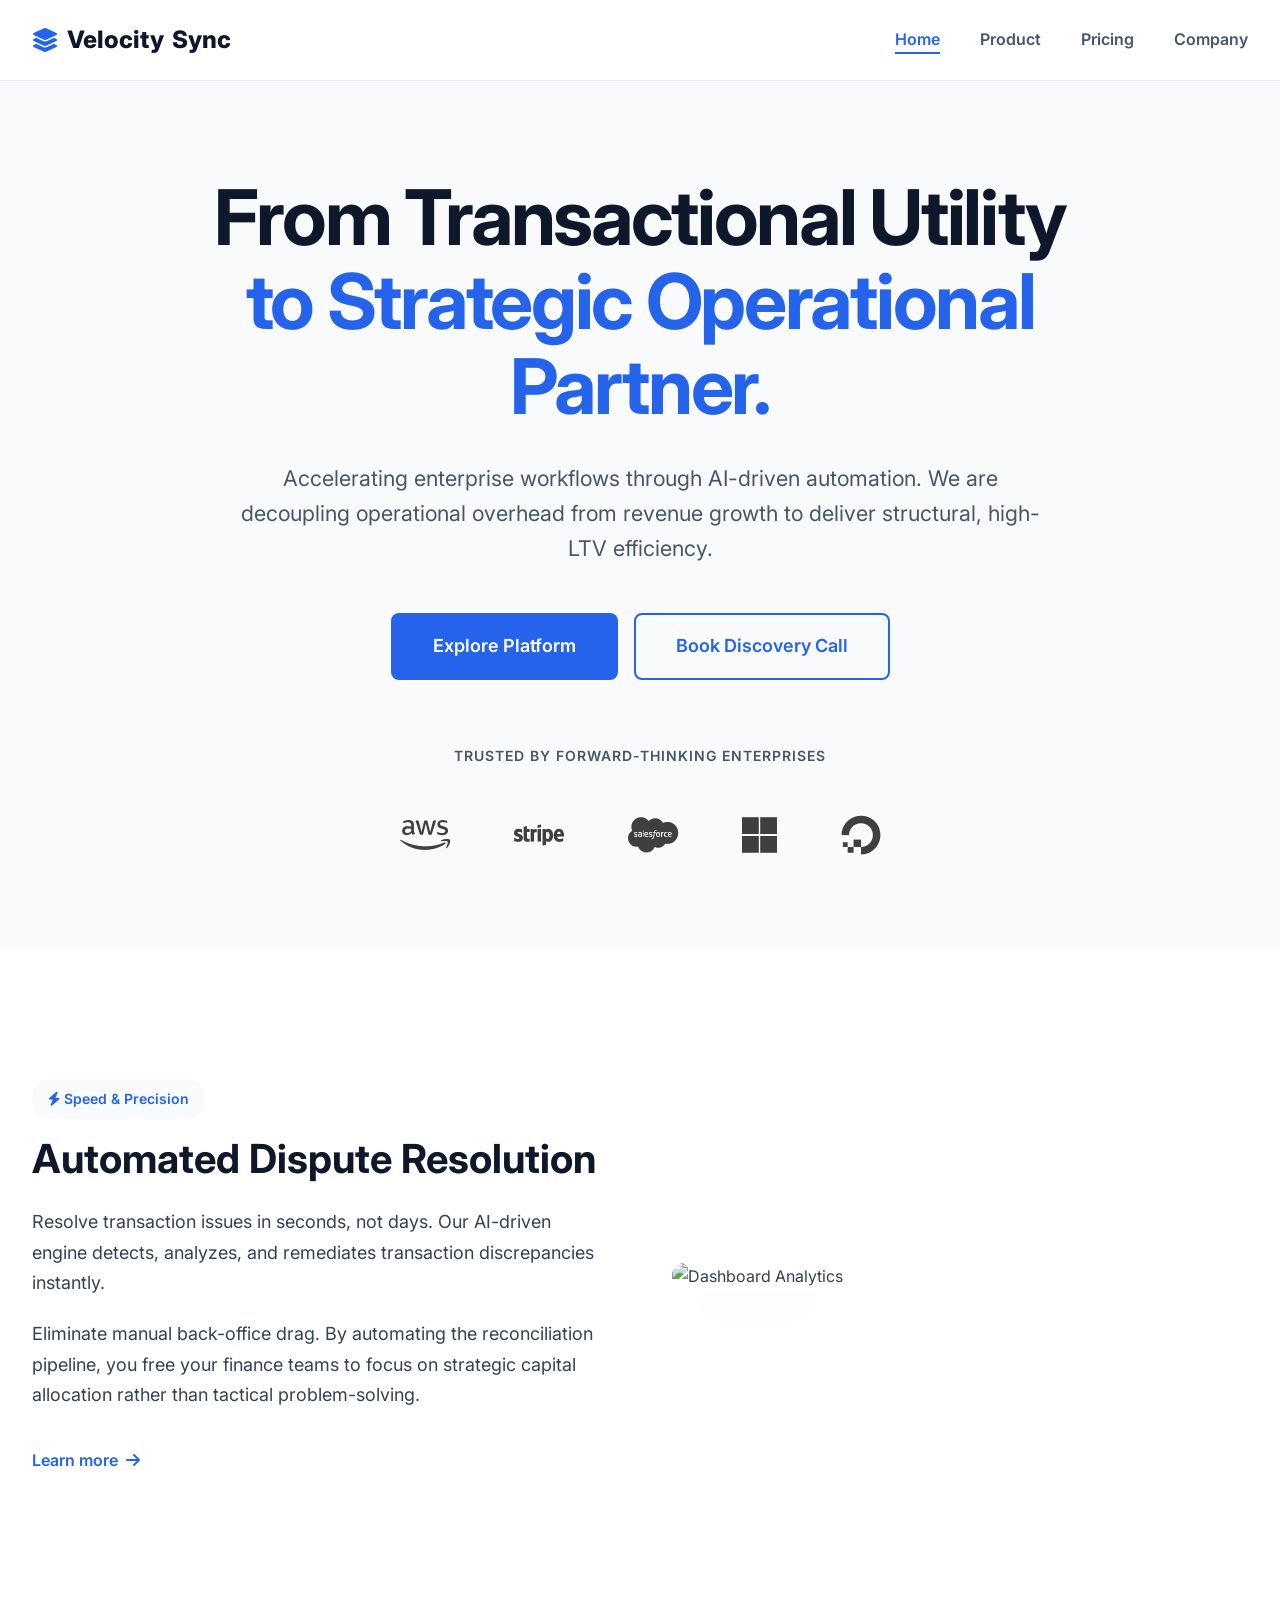
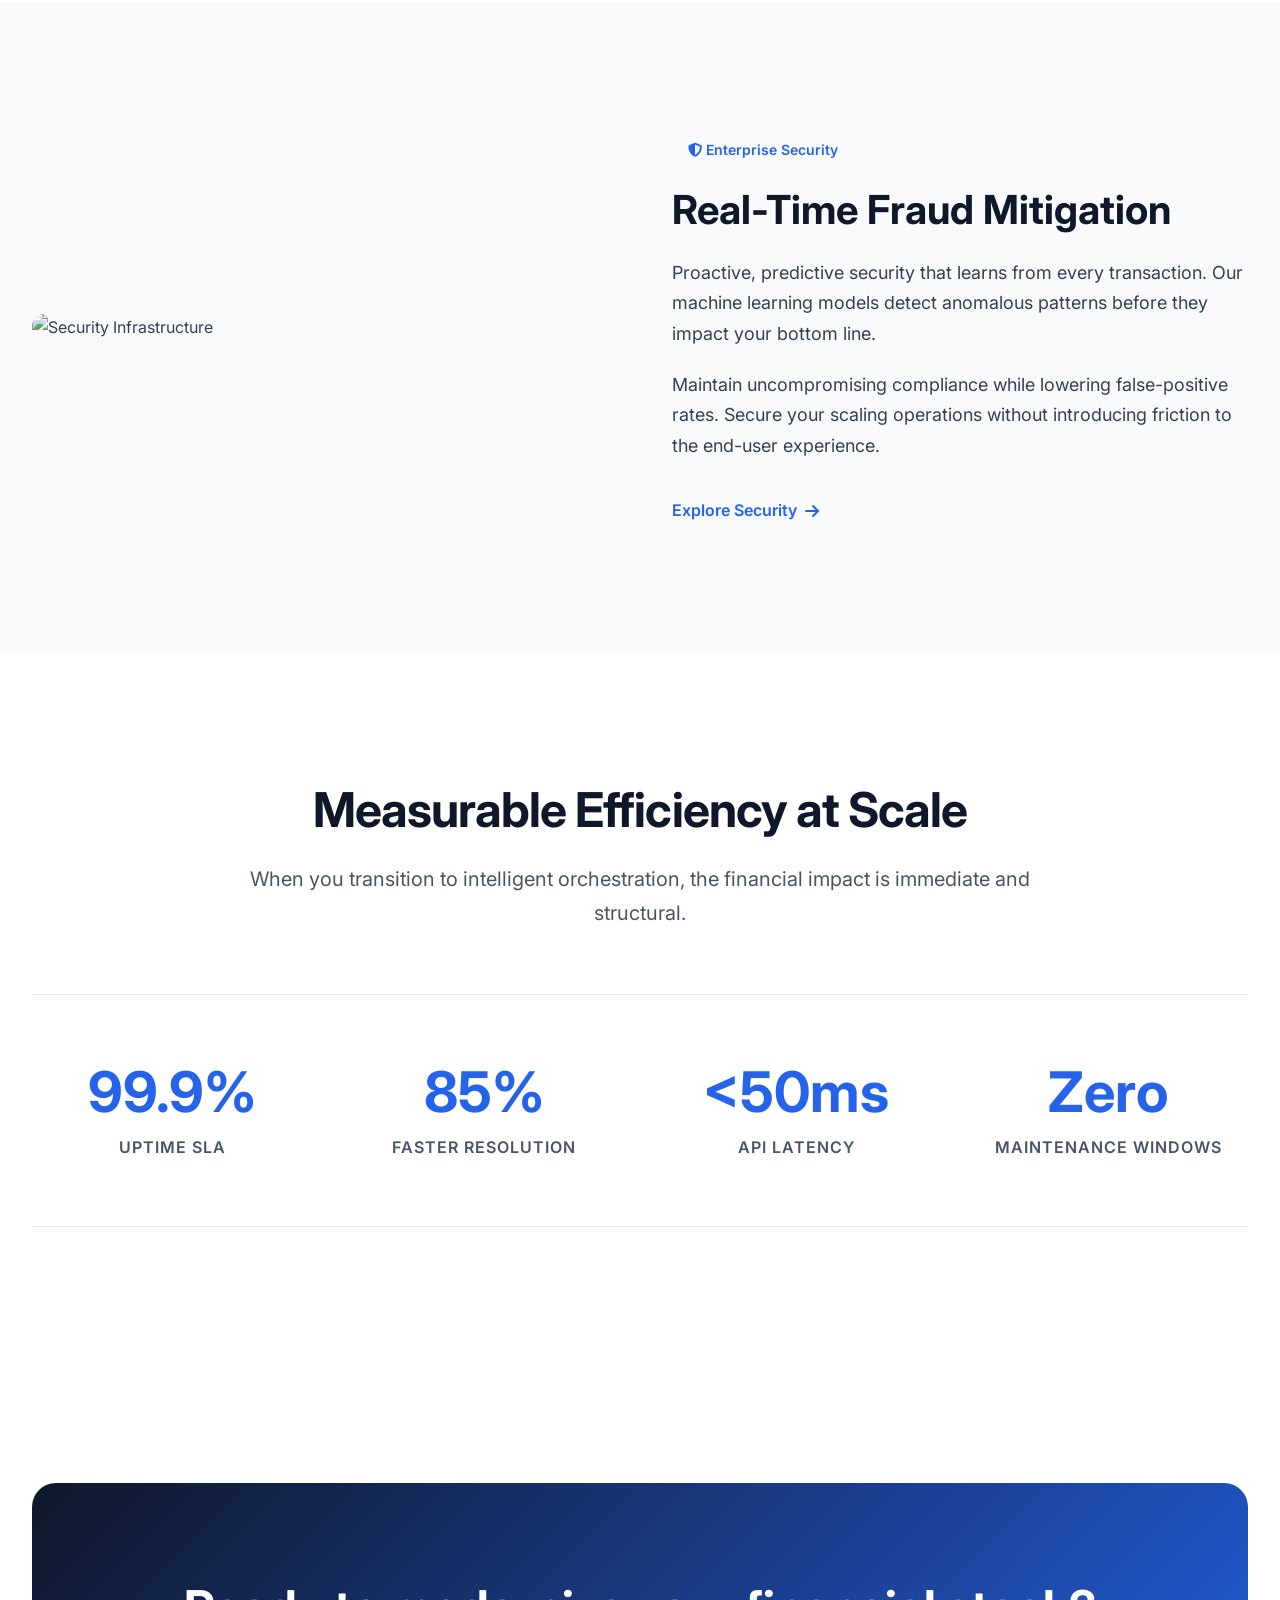
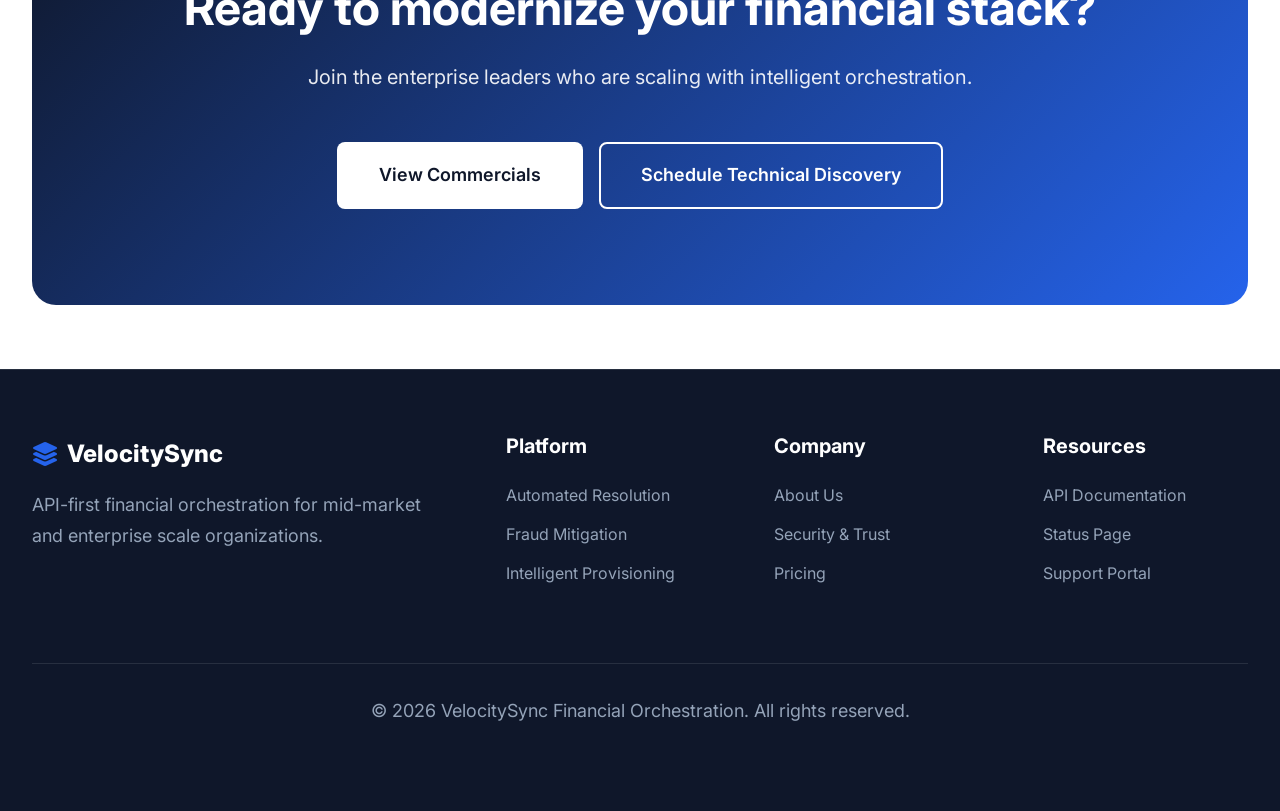
==== index.html @ 2245a13b "Add files via upload" ====
<!DOCTYPE html>
<html lang="en">
<head>
    <meta charset="UTF-8">
    <meta name="viewport" content="width=device-width, initial-scale=1.0">
    <title>VelocitySync | Financial Orchestration</title>
    <link href="https://fonts.googleapis.com/css2?family=Inter:wght@400;500;600;700;800&display=swap" rel="stylesheet">
    <link rel="stylesheet" href="https://cdnjs.cloudflare.com/ajax/libs/font-awesome/6.4.0/css/all.min.css">
    <link rel="stylesheet" href="./style.css">
</head>
<body>
    <header>
        <div class="container">
            <nav>
                <a href="./index.html" class="logo"><i class="fa-solid fa-layer-group"></i> Velocity<span>Sync</span></a>
                <ul class="nav-links">
                    <li><a href="./index.html" class="active">Home</a></li>
                    <li><a href="./product/index.html">Product</a></li>
                    <li><a href="./pricing/index.html">Pricing</a></li>
                    <li><a href="./company/index.html">Company</a></li>
                </ul>
                <div class="mobile-menu-btn"><i class="fa-solid fa-bars"></i></div>
            </nav>
        </div>
    </header>

    <main>
        <!-- Viewport 1: Replicated Image Hero -->
        <section class="hero-centered">
            <div class="container animate-on-scroll">
                <h1 class="hero-huge">
                    <span class="text-navy">From Transactional Utility</span><br>
                    <span class="text-blue">to Strategic Operational<br>Partner.</span>
                </h1>
                <p class="hero-subtext">
                    Accelerating enterprise workflows through AI-driven automation. We are decoupling operational overhead from revenue growth to deliver structural, high-LTV efficiency.
                </p>
                <div style="display: flex; gap: 1rem; justify-content: center;">
                    <a href="./product/index.html" class="btn btn-primary">Explore Platform</a>
                    <a href="./company/index.html" class="btn btn-outline">Book Discovery Call</a>
                </div>
                
                <p style="margin-top: 4rem; font-size: 0.875rem; color: var(--slate); font-weight: 600; text-transform: uppercase; letter-spacing: 1px;">Trusted by Forward-Thinking Enterprises</p>
                <div class="logo-cloud animate-on-scroll delay-1">
                    <i class="fa-brands fa-aws"></i>
                    <i class="fa-brands fa-stripe"></i>
                    <i class="fa-brands fa-salesforce"></i>
                    <i class="fa-brands fa-microsoft"></i>
                    <i class="fa-brands fa-digital-ocean"></i>
                </div>
            </div>
        </section>

        <!-- Viewport 2: Product Highlight 1 -->
        <section class="section-padding">
            <div class="container">
                <div class="feature-row animate-on-scroll">
                    <div class="text-content">
                        <span class="tag"><i class="fa-solid fa-bolt"></i> Speed & Precision</span>
                        <h3>Automated Dispute Resolution</h3>
                        <p>Resolve transaction issues in seconds, not days. Our AI-driven engine detects, analyzes, and remediates transaction discrepancies instantly.</p>
                        <p>Eliminate manual back-office drag. By automating the reconciliation pipeline, you free your finance teams to focus on strategic capital allocation rather than tactical problem-solving.</p>
                        <a href="./product/index.html" style="color: var(--accent); font-weight: 600; display: inline-flex; align-items: center; gap: 0.5rem; margin-top: 1rem;">Learn more <i class="fa-solid fa-arrow-right"></i></a>
                    </div>
                    <div class="image-content">
                        <img src="https://images.unsplash.com/photo-1551288049-bebda4e38f71?ixlib=rb-4.0.3&auto=format&fit=crop&w=1000&q=80" alt="Dashboard Analytics">
                    </div>
                </div>
            </div>
        </section>

        <!-- Viewport 3: Product Highlight 2 -->
        <section class="section-padding bg-light">
            <div class="container">
                <div class="feature-row reverse animate-on-scroll">
                    <div class="text-content">
                        <span class="tag"><i class="fa-solid fa-shield-halved"></i> Enterprise Security</span>
                        <h3>Real-Time Fraud Mitigation</h3>
                        <p>Proactive, predictive security that learns from every transaction. Our machine learning models detect anomalous patterns before they impact your bottom line.</p>
                        <p>Maintain uncompromising compliance while lowering false-positive rates. Secure your scaling operations without introducing friction to the end-user experience.</p>
                        <a href="./product/index.html" style="color: var(--accent); font-weight: 600; display: inline-flex; align-items: center; gap: 0.5rem; margin-top: 1rem;">Explore Security <i class="fa-solid fa-arrow-right"></i></a>
                    </div>
                    <div class="image-content">
                        <img src="https://www.prolim.com/wp-content/uploads/2021/06/iot_fraud_detection.jpg" alt="Security Infrastructure">
                    </div>
                </div>
            </div>
        </section>

        <!-- Viewport 4: The Impact / Stats -->
        <section class="section-padding">
            <div class="container animate-on-scroll">
                <div class="section-header">
                    <h2>Measurable Efficiency at Scale</h2>
                    <p>When you transition to intelligent orchestration, the financial impact is immediate and structural.</p>
                </div>
                
                <div class="stats-grid">
                    <div class="stat-item">
                        <h4>99.9%</h4>
                        <p>Uptime SLA</p>
                    </div>
                    <div class="stat-item">
                        <h4>85%</h4>
                        <p>Faster Resolution</p>
                    </div>
                    <div class="stat-item">
                        <h4><50ms</h4>
                        <p>API Latency</p>
                    </div>
                    <div class="stat-item">
                        <h4>Zero</h4>
                        <p>Maintenance Windows</p>
                    </div>
                </div>
            </div>
        </section>

        <!-- Viewport 5: CTA -->
        <section class="container animate-on-scroll" style="margin-bottom: 4rem;">
            <div class="cta-banner">
                <h2>Ready to modernize your financial stack?</h2>
                <p>Join the enterprise leaders who are scaling with intelligent orchestration.</p>
                <div style="display: flex; gap: 1rem; justify-content: center; flex-wrap: wrap;">
                    <a href="./pricing/index.html" class="btn btn-primary" style="background: var(--white); color: var(--navy-dark);">View Commercials</a>
                    <a href="./company/index.html" class="btn btn-outline">Schedule Technical Discovery</a>
                </div>
            </div>
        </section>
    </main>

    <footer>
        <div class="container">
            <div class="footer-grid">
                <div class="footer-col">
                    <div class="logo" style="color: var(--white); margin-bottom: 1rem;"><i class="fa-solid fa-layer-group"></i> VelocitySync</div>
                    <p>API-first financial orchestration for mid-market and enterprise scale organizations.</p>
                </div>
                <div class="footer-col">
                    <h4>Platform</h4>
                    <ul>
                        <li><a href="./product/index.html">Automated Resolution</a></li>
                        <li><a href="./product/index.html">Fraud Mitigation</a></li>
                        <li><a href="./product/index.html">Intelligent Provisioning</a></li>
                    </ul>
                </div>
                <div class="footer-col">
                    <h4>Company</h4>
                    <ul>
                        <li><a href="./company/index.html">About Us</a></li>
                        <li><a href="./company/index.html">Security & Trust</a></li>
                        <li><a href="./pricing/index.html">Pricing</a></li>
                    </ul>
                </div>
                <div class="footer-col">
                    <h4>Resources</h4>
                    <ul>
                        <li><a href="#">API Documentation</a></li>
                        <li><a href="#">Status Page</a></li>
                        <li><a href="#">Support Portal</a></li>
                    </ul>
                </div>
            </div>
            <div class="footer-bottom">
                <p>&copy; 2026 VelocitySync Financial Orchestration. All rights reserved.</p>
            </div>
        </div>
    </footer>

    <script src="./main.js"></script>
</body>
</html>
---- style.css ----
/* --- CSS Variables (Enterprise Modern Palette) --- */
:root {
    --navy: #0A192F;
    --navy-dark: #0f172a; /* Matched from image */
    --navy-light: #1e293b;
    --slate: #475569;
    --slate-light: #F8FAFC; /* Clean off-white from image */
    --slate-border: #e2e8f0;
    --white: #FFFFFF;
    --accent: #2563EB; /* Bright strategic blue from image */
    --accent-hover: #1d4ed8;
    --text-main: #334155;
    --transition: all 0.4s cubic-bezier(0.25, 0.8, 0.25, 1);
}

/* --- Reset & Global Styles --- */
* {
    margin: 0;
    padding: 0;
    box-sizing: border-box;
    font-family: 'Inter', sans-serif;
}

body {
    background-color: var(--white);
    color: var(--text-main);
    line-height: 1.7;
    overflow-x: hidden;
    display: flex;
    flex-direction: column;
    min-height: 100vh;
}

main {
    flex: 1; 
    padding-top: 80px; /* Offset for fixed header */
}

h1, h2, h3, h4 { color: var(--navy-dark); line-height: 1.2; font-weight: 700; }
p { margin-bottom: 1.25rem; font-size: 1.125rem; }
a { text-decoration: none; color: inherit; }
img { max-width: 100%; height: auto; border-radius: 12px; }

/* --- Utility Classes --- */
.container { width: 100%; max-width: 1280px; margin: 0 auto; padding: 0 2rem; }
.section-padding { padding: 8rem 0; }
.bg-light { background-color: var(--slate-light); }
.bg-dark { background-color: var(--navy-dark); color: var(--white); }
.bg-dark h2, .bg-dark h3 { color: var(--white); }
.text-center { text-align: center; }

/* Buttons */
.btn {
    display: inline-block;
    padding: 1rem 2.5rem;
    border-radius: 8px;
    font-weight: 600;
    font-size: 1.125rem;
    cursor: pointer;
    transition: var(--transition);
    border: 2px solid transparent;
}
.btn-primary { background-color: var(--accent); color: var(--white); }
.btn-primary:hover {
    background-color: var(--accent-hover);
    transform: translateY(-3px);
    box-shadow: 0 10px 20px rgba(37, 99, 235, 0.3);
}
.btn-outline { background-color: transparent; color: var(--accent); border-color: var(--accent); }
.btn-outline:hover {
    background-color: var(--accent); color: var(--white);
    transform: translateY(-3px);
    box-shadow: 0 10px 20px rgba(37, 99, 235, 0.2);
}

/* --- Navigation --- */
header {
    position: fixed;
    top: 0; width: 100%;
    background-color: rgba(255, 255, 255, 0.95);
    backdrop-filter: blur(12px);
    z-index: 1000;
    border-bottom: 1px solid var(--slate-border);
}
nav { display: flex; justify-content: space-between; align-items: center; height: 80px; }
.logo { font-size: 1.5rem; font-weight: 800; color: var(--navy-dark); display: flex; align-items: center; gap: 0.5rem; }
.logo i { color: var(--accent); }
.nav-links { display: flex; gap: 2.5rem; list-style: none; }
.nav-links a { font-weight: 600; color: var(--slate); transition: var(--transition); position: relative; font-size: 1rem; }
.nav-links a.active { color: var(--accent); }
.nav-links a::after {
    content: ''; position: absolute; width: 0; height: 2px;
    bottom: -5px; left: 0; background-color: var(--accent); transition: var(--transition);
}
.nav-links a:hover::after, .nav-links a.active::after { width: 100%; }
.mobile-menu-btn { display: none; font-size: 1.5rem; color: var(--navy); cursor: pointer; }

/* --- Hero Redesign (Matching Attached Image exactly) --- */
.hero-centered {
    background-color: var(--slate-light);
    min-height: 85vh;
    display: flex;
    flex-direction: column;
    justify-content: center;
    align-items: center;
    text-align: center;
    padding: 6rem 2rem;
}
.hero-huge {
    font-size: clamp(3rem, 6vw, 5.5rem);
    line-height: 1.1;
    letter-spacing: -0.03em;
    margin: 0 auto 2rem;
    max-width: 1000px;
    text-align: center;
}
.hero-huge .text-navy { color: var(--navy-dark); }
.hero-huge .text-blue { color: var(--accent); }
.hero-subtext {
    font-size: clamp(1.125rem, 2vw, 1.35rem);
    color: var(--slate);
    max-width: 800px;
    margin: 0 auto 3rem auto;
    line-height: 1.6;
}

/* --- Layout Components (For extending pages) --- */
.section-header { max-width: 800px; margin: 0 auto 4rem auto; text-align: center; }
.section-header h2 { font-size: 3rem; margin-bottom: 1.5rem; letter-spacing: -0.02em; }
.section-header p { font-size: 1.25rem; color: var(--slate); }

/* Logo Cloud */
.logo-cloud { display: flex; justify-content: center; gap: 4rem; flex-wrap: wrap; opacity: 0.6; filter: grayscale(100%); margin-top: 3rem; }
.logo-cloud i { font-size: 2.5rem; }

/* Feature Split Rows (Alternating Layout) */
.feature-row { display: grid; grid-template-columns: 1fr 1fr; gap: 4rem; align-items: center; margin-bottom: 8rem; }
.feature-row:last-child { margin-bottom: 0; }
.feature-row.reverse .text-content { order: 2; }
.feature-row.reverse .image-content { order: 1; }
.feature-row h3 { font-size: 2.5rem; margin-bottom: 1.5rem; }
.feature-row .tag { 
    display: inline-block; padding: 0.5rem 1rem; background: var(--slate-light); 
    color: var(--accent); border-radius: 50px; font-weight: 600; font-size: 0.875rem; margin-bottom: 1rem; 
}
.feature-row img { box-shadow: 0 25px 50px -12px rgba(0,0,0,0.1); transition: var(--transition); }
.feature-row img:hover { transform: translateY(-10px); }

/* Grid Cards (Product & Company) */
.grid-3 { display: grid; grid-template-columns: repeat(auto-fit, minmax(320px, 1fr)); gap: 2.5rem; }
.card { background: var(--white); padding: 3rem; border-radius: 12px; border: 1px solid var(--slate-border); transition: var(--transition); }
.card:hover { transform: translateY(-10px); box-shadow: 0 20px 40px rgba(0,0,0,0.06); border-color: var(--accent); }
.card i { font-size: 2.5rem; color: var(--accent); margin-bottom: 1.5rem; }
.card h3 { font-size: 1.5rem; margin-bottom: 1rem; }

/* Stats Grid */
.stats-grid { display: grid; grid-template-columns: repeat(4, 1fr); gap: 2rem; text-align: center; border-top: 1px solid var(--slate-border); border-bottom: 1px solid var(--slate-border); padding: 4rem 0; margin-bottom: 4rem;}
.stat-item h4 { font-size: 3.5rem; color: var(--accent); margin-bottom: 0.5rem; }
.stat-item p { font-weight: 600; color: var(--slate); font-size: 1rem; text-transform: uppercase; letter-spacing: 1px; margin: 0; }

/* Pricing Table Override */
.pricing-card { display: flex; flex-direction: column; background: var(--white); padding: 3rem; border-radius: 16px; border: 1px solid var(--slate-border); transition: var(--transition); }
.pricing-card:hover { transform: translateY(-10px); box-shadow: 0 20px 40px rgba(0,0,0,0.08); border-color: var(--accent); }
.pricing-card.featured { background: var(--navy-dark); color: var(--white); border-color: var(--navy-dark); transform: scale(1.05); }
.pricing-card.featured:hover { transform: scale(1.05) translateY(-10px); }
.pricing-card.featured h3, .pricing-card.featured .price { color: var(--white); }
.pricing-card h3 { font-size: 1.5rem; margin-bottom: 1rem; }
.price { font-size: 3rem; font-weight: 800; color: var(--navy-dark); margin-bottom: 1.5rem; }
.price span { font-size: 1.125rem; font-weight: 500; color: var(--slate); }
.pricing-features { list-style: none; margin: 2rem 0; flex-grow: 1; text-align: left; }
.pricing-features li { margin-bottom: 1rem; display: flex; align-items: center; gap: 1rem; font-size: 1.125rem; }
.pricing-features li i { color: var(--accent); }
.pricing-card.featured .pricing-features li i { color: #60A5FA; }

/* FAQ Section */
.faq-grid { max-width: 800px; margin: 0 auto; }
.faq-item { border-bottom: 1px solid var(--slate-border); padding: 2rem 0; }
.faq-item h4 { font-size: 1.25rem; margin-bottom: 1rem; cursor: pointer; display: flex; justify-content: space-between; }
.faq-item p { color: var(--slate); margin: 0; }

/* CTA Section */
.cta-banner { background: linear-gradient(135deg, var(--navy-dark) 0%, var(--accent) 100%); color: var(--white); padding: 6rem 2rem; border-radius: 24px; text-align: center; margin: 4rem 0; }
.cta-banner h2 { color: var(--white); font-size: 3rem; margin-bottom: 1.5rem; }
.cta-banner p { font-size: 1.25rem; opacity: 0.9; margin-bottom: 3rem; }
.cta-banner .btn-outline { color: var(--white); border-color: var(--white); }
.cta-banner .btn-outline:hover { background: var(--white); color: var(--navy-dark); }

/* Footer */
footer { background-color: var(--navy-dark); color: #94A3B8; padding: 4rem 0; border-top: 1px solid rgba(255,255,255,0.1); margin-top: auto; }
.footer-grid { display: grid; grid-template-columns: 2fr 1fr 1fr 1fr; gap: 4rem; margin-bottom: 4rem; }
.footer-col h4 { color: var(--white); font-size: 1.25rem; margin-bottom: 1.5rem; }
.footer-col ul { list-style: none; }
.footer-col ul li { margin-bottom: 0.75rem; }
.footer-col ul a { transition: var(--transition); }
.footer-col ul a:hover { color: var(--white); }
.footer-bottom { text-align: center; padding-top: 2rem; border-top: 1px solid rgba(255,255,255,0.1); font-size: 0.875rem; }

/* --- Animations (On Scroll) --- */
.animate-on-scroll { opacity: 0; transform: translateY(40px); transition: opacity 0.8s ease-out, transform 0.8s ease-out; will-change: opacity, visibility; }
.animate-on-scroll.is-visible { opacity: 1; transform: translateY(0); }
.delay-1 { transition-delay: 0.1s; } .delay-2 { transition-delay: 0.2s; } .delay-3 { transition-delay: 0.3s; }

/* --- Responsive Design --- */
@media (max-width: 992px) {
    .feature-row { grid-template-columns: 1fr; text-align: center; gap: 2rem; }
    .feature-row.reverse .text-content { order: 1; }
    .feature-row.reverse .image-content { order: 2; }
    .stats-grid { grid-template-columns: 1fr 1fr; }
    .footer-grid { grid-template-columns: 1fr 1fr; }
    .pricing-card.featured { transform: scale(1); }
    .pricing-card.featured:hover { transform: translateY(-10px); }
}
@media (max-width: 768px) {
    .nav-links {
        display: none; position: absolute; top: 80px; left: 0; width: 100%;
        background: var(--white); flex-direction: column; padding: 2rem; text-align: center;
        box-shadow: 0 10px 10px rgba(0,0,0,0.05);
    }
    .nav-links.active { display: flex; }
    .mobile-menu-btn { display: block; }
    .stats-grid { grid-template-columns: 1fr; }
    .footer-grid { grid-template-columns: 1fr; text-align: center; }
    .section-padding { padding: 5rem 0; }
    .hero-centered { padding: 4rem 1rem; }
}
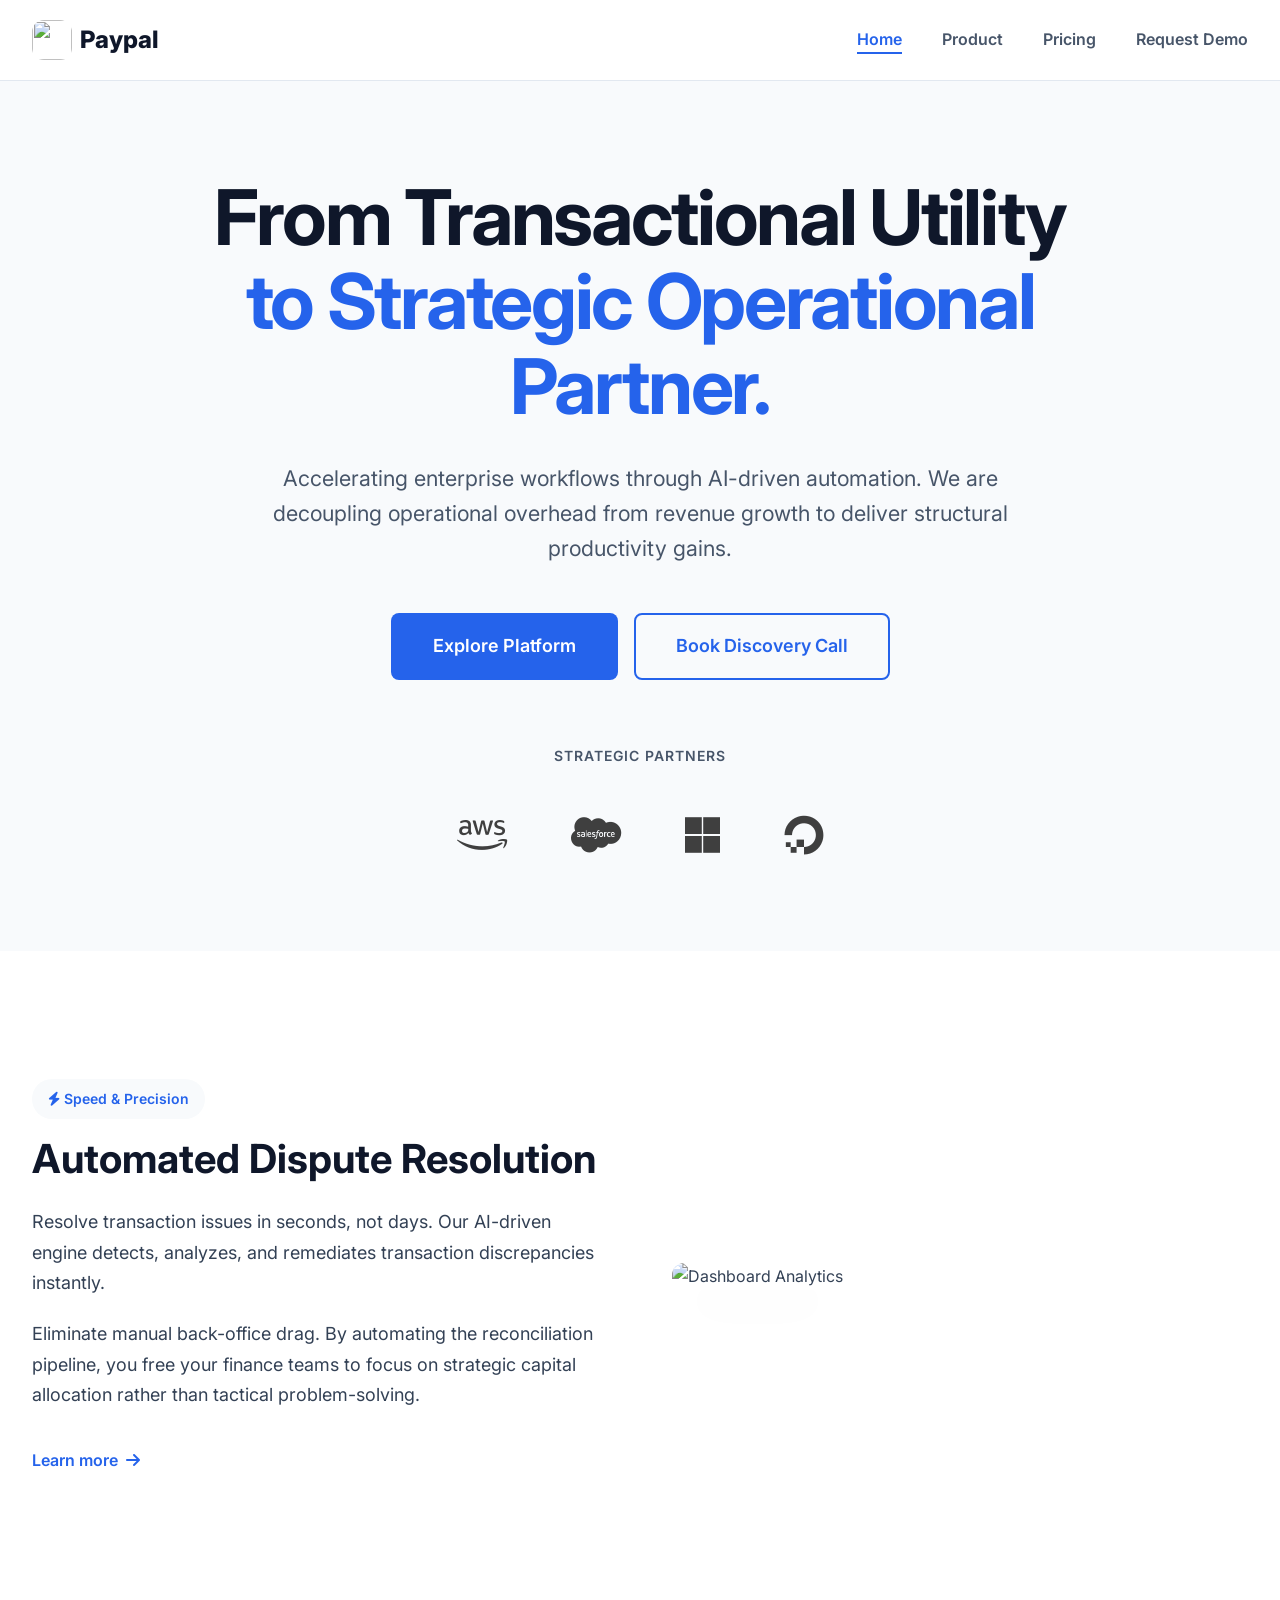
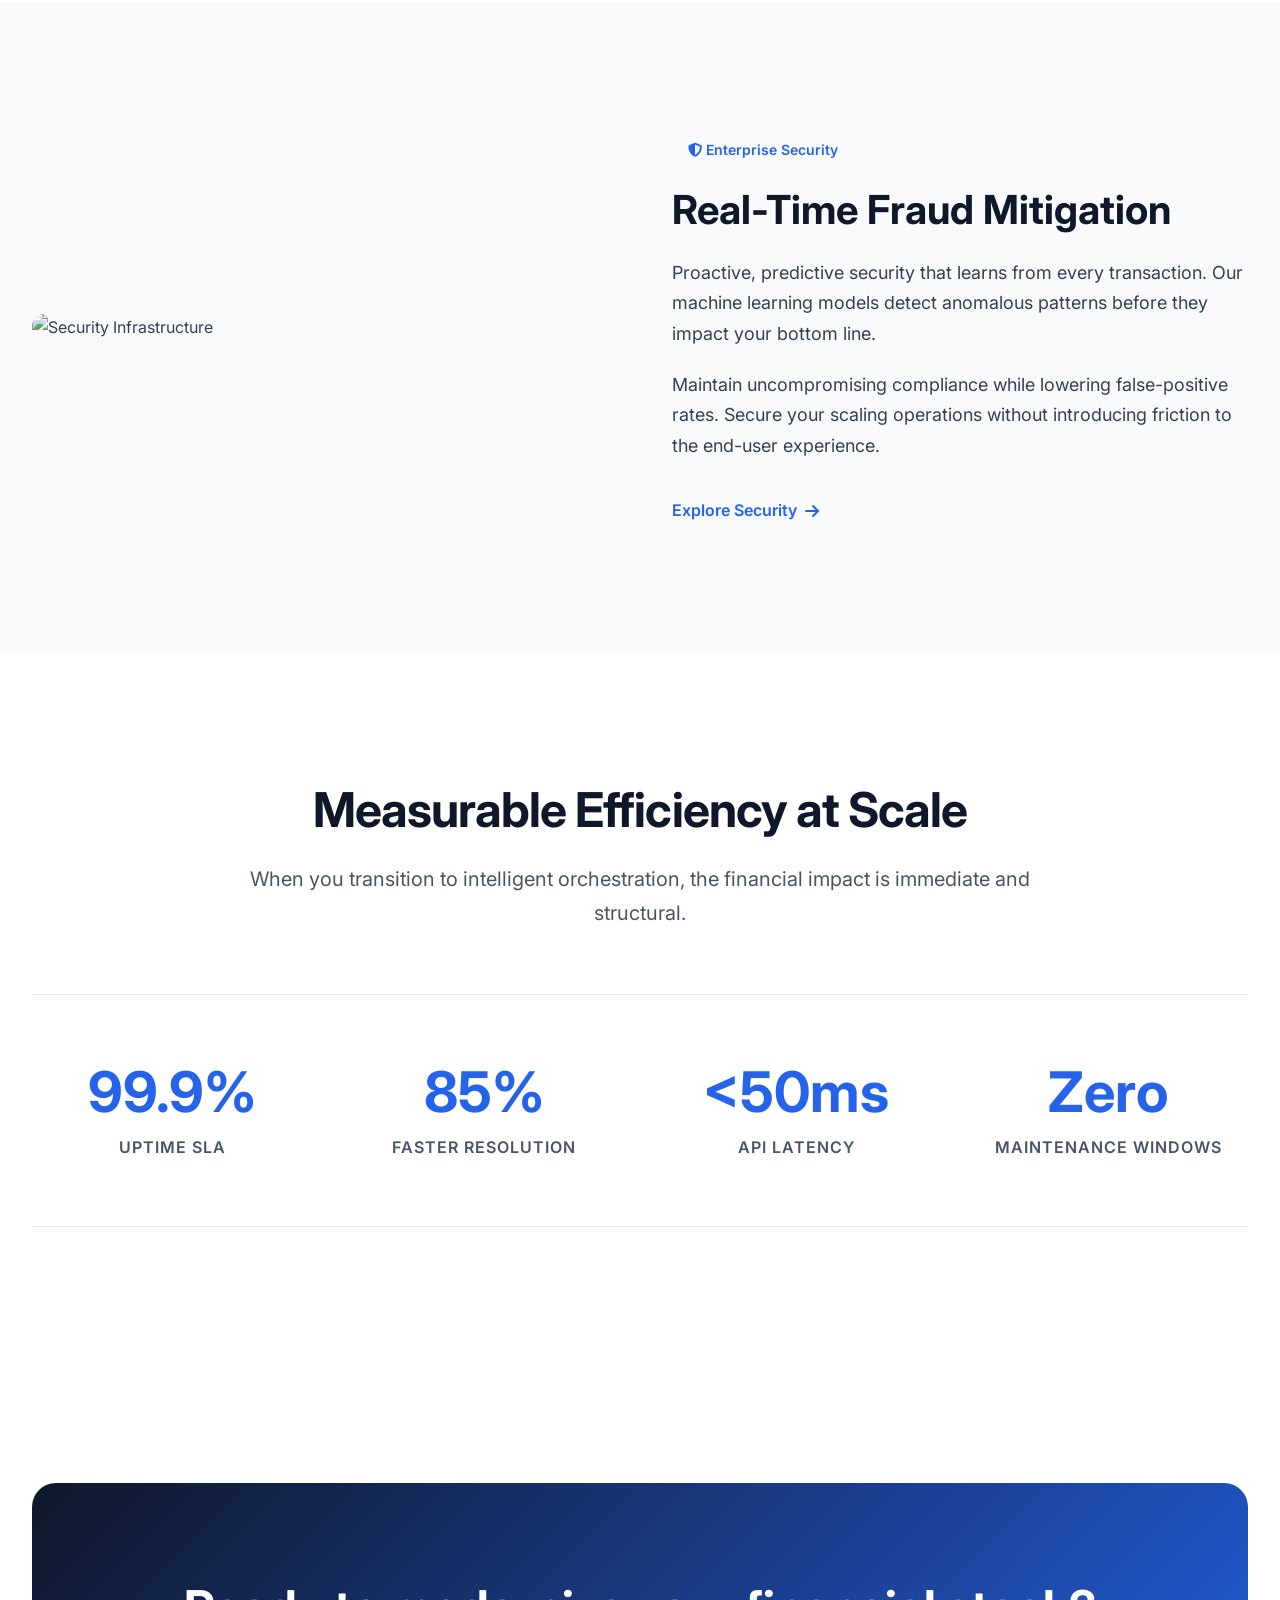
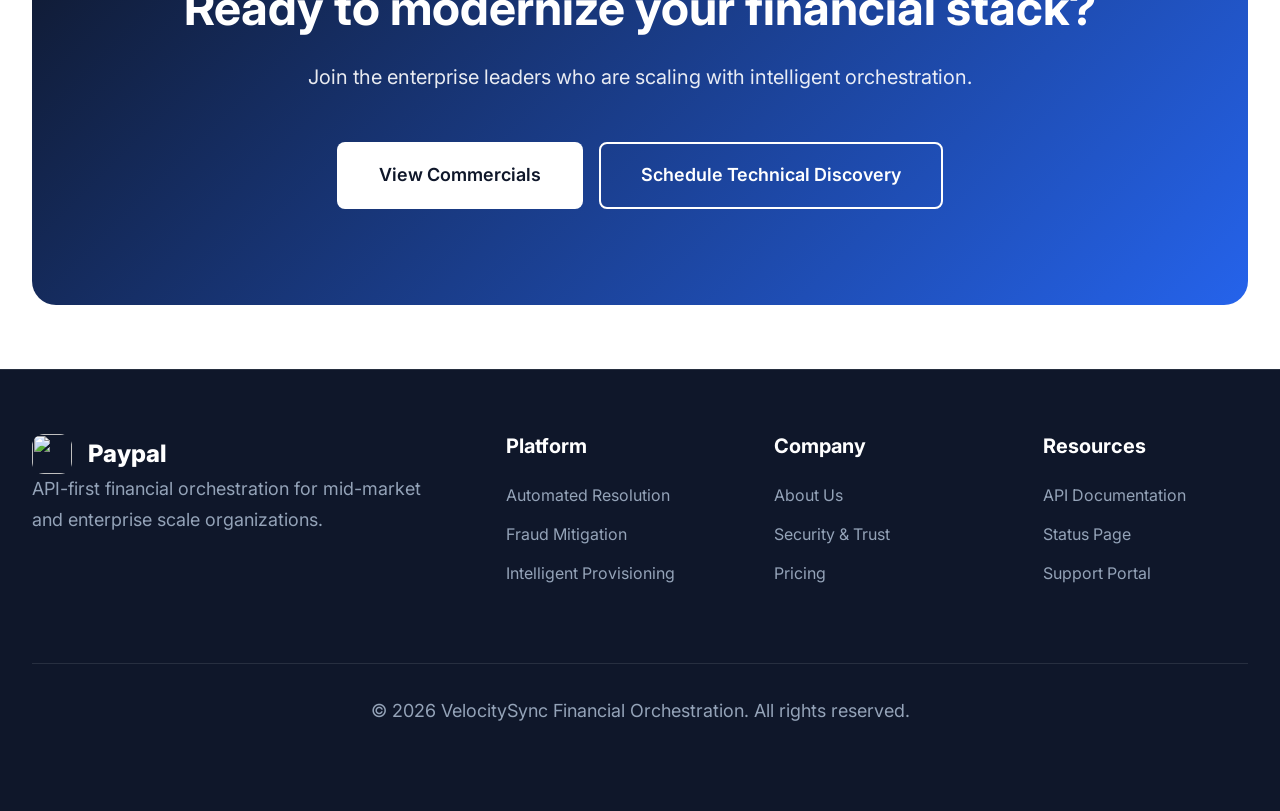
==== commit 67cde7b0: "Revise header logo and update text content Updated the header logo and modified various text element" ====
--- a/index.html
+++ b/index.html
@@ -12,12 +12,12 @@
     <header>
         <div class="container">
             <nav>
-                <a href="./index.html" class="logo"><i class="fa-solid fa-layer-group"></i> Velocity<span>Sync</span></a>
+                <a href="./index.html" class="logo"><img src="https://avatars.githubusercontent.com/u/476675?s=280&v=4" style="width: 40px; height: 40px;"> Paypal</a>
                 <ul class="nav-links">
                     <li><a href="./index.html" class="active">Home</a></li>
                     <li><a href="./product/index.html">Product</a></li>
                     <li><a href="./pricing/index.html">Pricing</a></li>
-                    <li><a href="./company/index.html">Company</a></li>
+                    <li><a href="./company/index.html"> Request Demo </a></li>
                 </ul>
                 <div class="mobile-menu-btn"><i class="fa-solid fa-bars"></i></div>
             </nav>
@@ -33,17 +33,16 @@
                     <span class="text-blue">to Strategic Operational<br>Partner.</span>
                 </h1>
                 <p class="hero-subtext">
-                    Accelerating enterprise workflows through AI-driven automation. We are decoupling operational overhead from revenue growth to deliver structural, high-LTV efficiency.
+                    Accelerating enterprise workflows through AI-driven automation. We are decoupling operational overhead from revenue growth to deliver structural productivity gains.
                 </p>
                 <div style="display: flex; gap: 1rem; justify-content: center;">
                     <a href="./product/index.html" class="btn btn-primary">Explore Platform</a>
                     <a href="./company/index.html" class="btn btn-outline">Book Discovery Call</a>
                 </div>
                 
-                <p style="margin-top: 4rem; font-size: 0.875rem; color: var(--slate); font-weight: 600; text-transform: uppercase; letter-spacing: 1px;">Trusted by Forward-Thinking Enterprises</p>
+                <p style="margin-top: 4rem; font-size: 0.875rem; color: var(--slate); font-weight: 600; text-transform: uppercase; letter-spacing: 1px;">Strategic Partners</p>
                 <div class="logo-cloud animate-on-scroll delay-1">
                     <i class="fa-brands fa-aws"></i>
-                    <i class="fa-brands fa-stripe"></i>
                     <i class="fa-brands fa-salesforce"></i>
                     <i class="fa-brands fa-microsoft"></i>
                     <i class="fa-brands fa-digital-ocean"></i>
@@ -133,7 +132,7 @@
         <div class="container">
             <div class="footer-grid">
                 <div class="footer-col">
-                    <div class="logo" style="color: var(--white); margin-bottom: 1rem;"><i class="fa-solid fa-layer-group"></i> VelocitySync</div>
+                    <a href="./index.html" class="logo"><img src="https://avatars.githubusercontent.com/u/476675?s=280&v=4" style="width: 40px; height: 40px;"><span style="color: var(--white); margin-left: 0.5rem;">Paypal</span></a>
                     <p>API-first financial orchestration for mid-market and enterprise scale organizations.</p>
                 </div>
                 <div class="footer-col">
@@ -169,4 +168,4 @@
 
     <script src="./main.js"></script>
 </body>
-</html>+</html>
